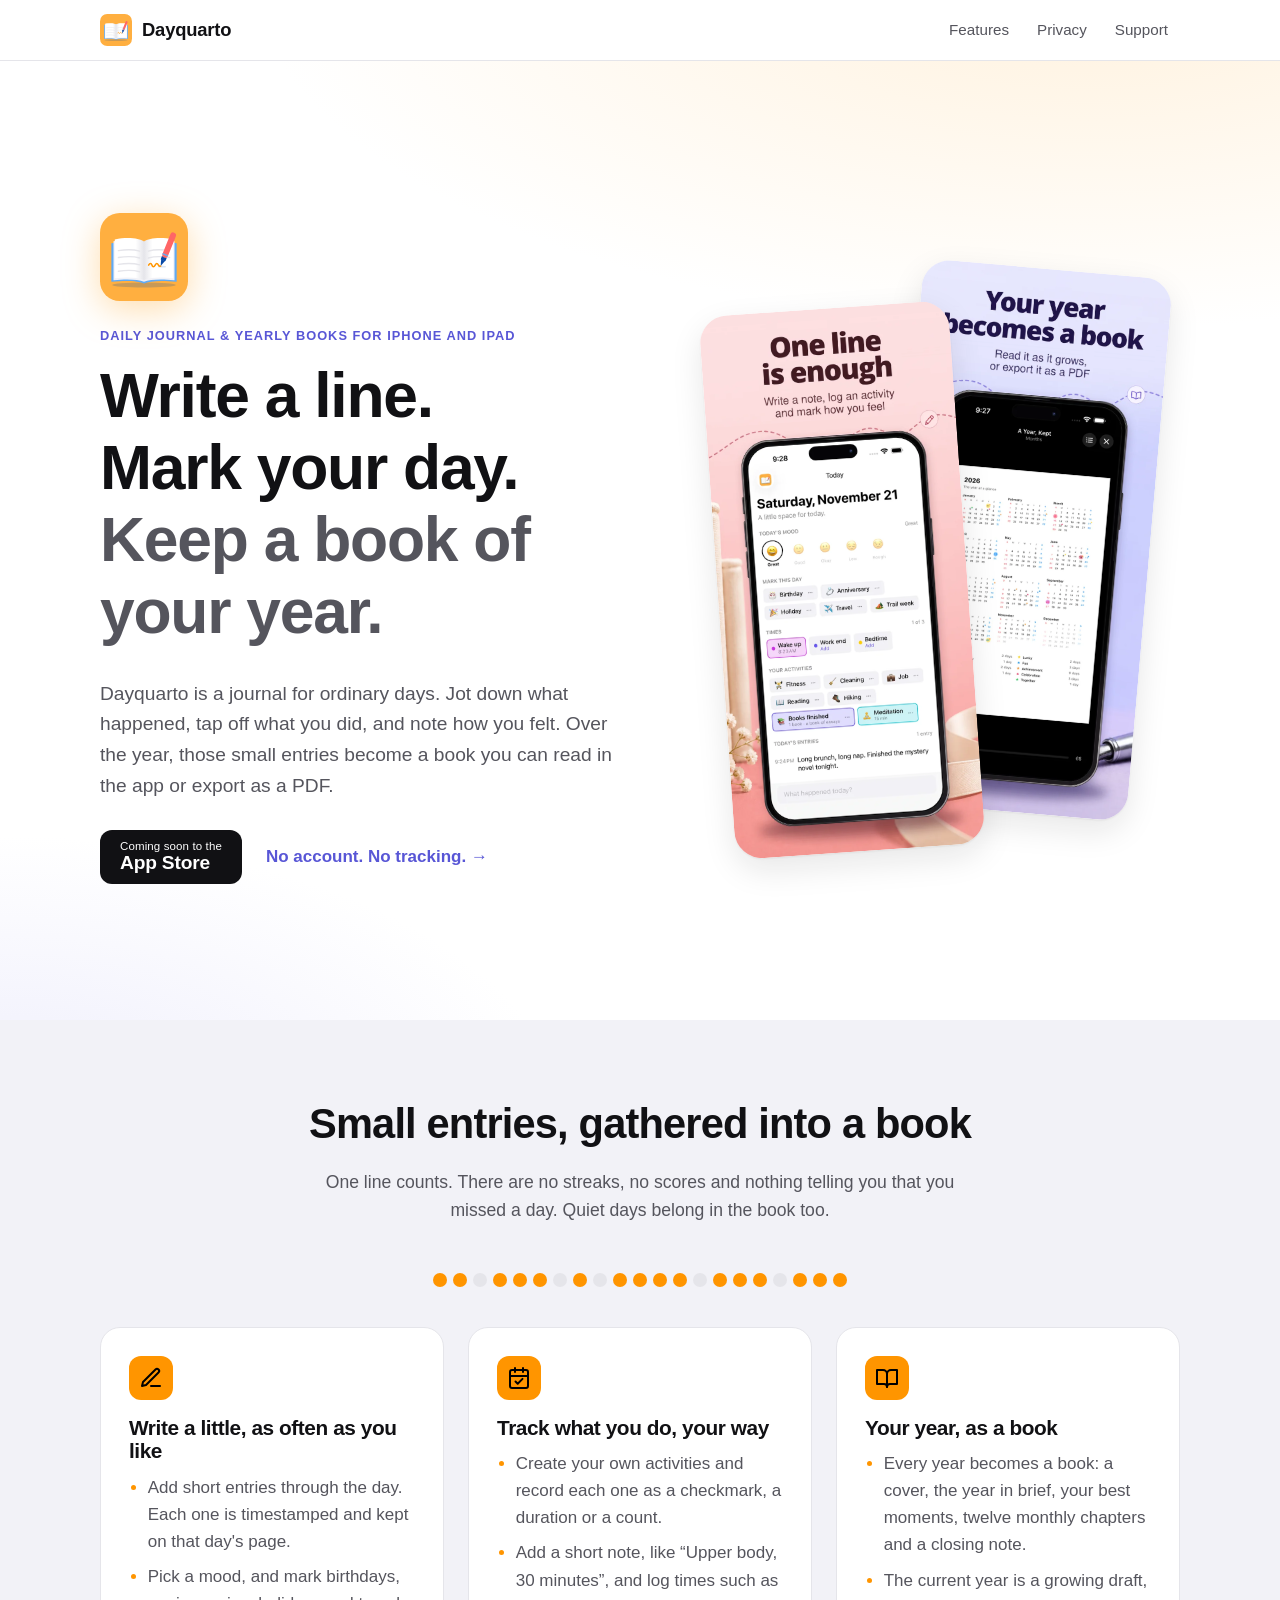
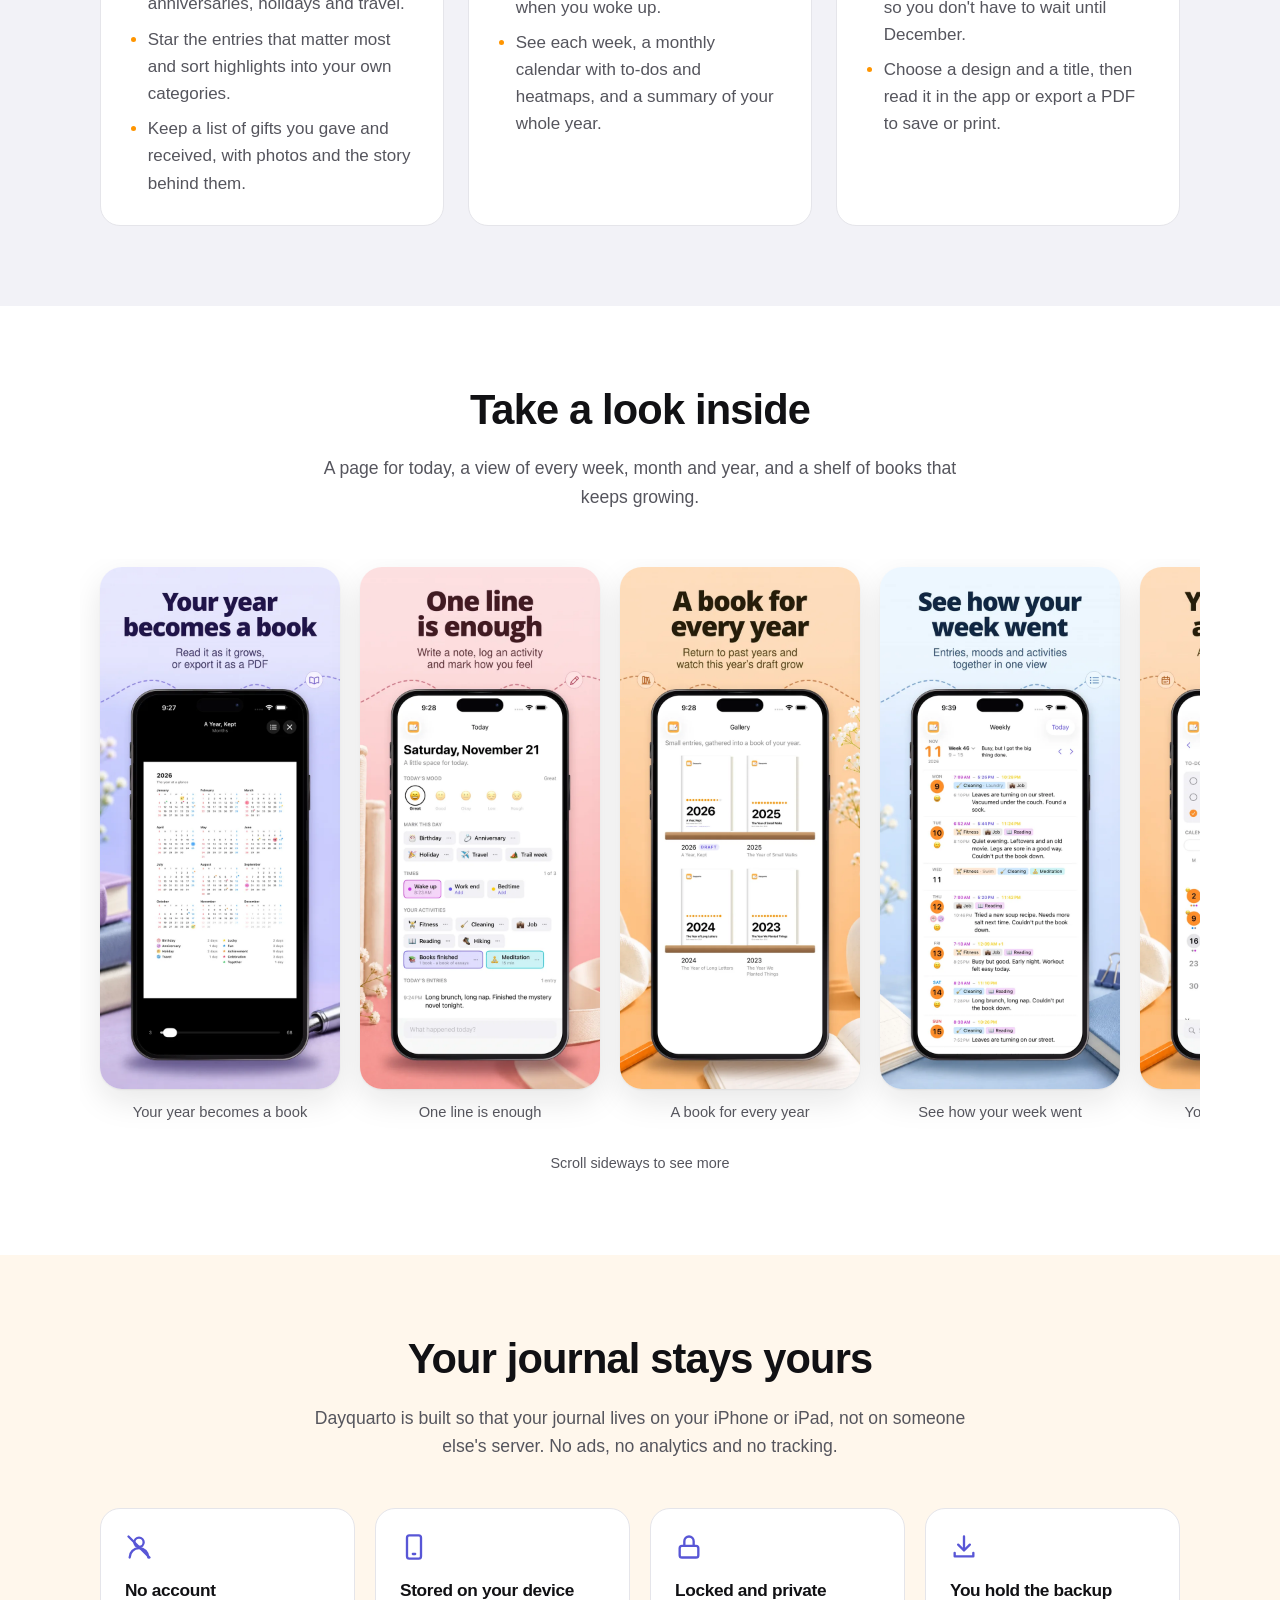
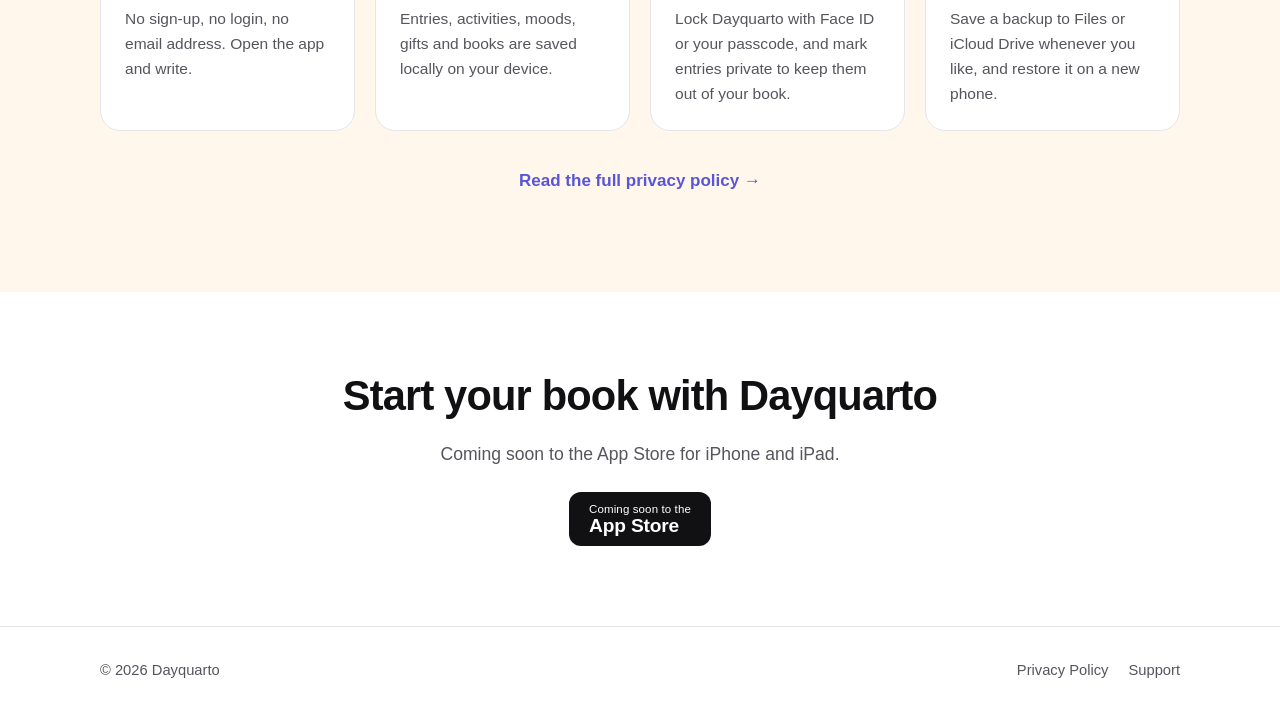
==== index.html @ 1f46cf65 "first commit" ====
<!doctype html>
<html lang="en">
<head>
  <meta charset="utf-8">
  <meta name="viewport" content="width=device-width, initial-scale=1, viewport-fit=cover">
  <title>Dayquarto — Daily Journal &amp; Yearly Books for iPhone and iPad</title>
  <meta name="description" content="Write a line, log what you did, and watch your year become a book. Read it as it grows, or export it as a PDF. No account. Your journal stays on your device.">
  <meta name="theme-color" content="#ff9500">
  <!-- After launch, add: <meta name="apple-itunes-app" content="app-id=APP_ID"> -->
  <link rel="canonical" href="https://dayquarto.com/">
  <link rel="icon" href="assets/img/favicon.svg" type="image/svg+xml">
  <link rel="apple-touch-icon" href="assets/img/apple-touch-icon.png">
  <meta property="og:type" content="website">
  <meta property="og:site_name" content="Dayquarto">
  <meta property="og:title" content="Dayquarto — Write a line. Mark your day. Keep a book of your year.">
  <meta property="og:description" content="A daily journal for ordinary days. Small entries, activities and moods grow into a book of your year that you can read in the app or export as a PDF.">
  <meta property="og:url" content="https://dayquarto.com/">
  <meta property="og:image" content="https://dayquarto.com/assets/img/icon-512.png">
  <link rel="stylesheet" href="assets/css/style.css?v=1">
</head>
<body>
  <a class="skip-link" href="#main">Skip to content</a>

  <header class="site-header">
    <div class="wrap">
      <a class="brand" href="./" aria-label="Dayquarto home">
        <img src="assets/img/favicon.svg" alt="" width="32" height="32">
        Dayquarto
      </a>
      <nav class="site-nav" aria-label="Main">
        <a href="#features">Features</a>
        <a href="privacy/">Privacy</a>
        <a href="support/">Support</a>
      </nav>
    </div>
  </header>

  <main id="main">
    <section class="hero" aria-labelledby="hero-title">
      <div class="wrap">
        <div>
          <img class="app-icon" src="assets/img/favicon.svg" alt="Dayquarto app icon" width="88" height="88">
          <span class="eyebrow">Daily journal &amp; yearly books for iPhone and iPad</span>
          <h1 id="hero-title">
            <span>Write a line.</span>
            <span>Mark your day.</span>
            <span class="muted">Keep a book of your year.</span>
          </h1>
          <p class="lede">Dayquarto is a journal for ordinary days. Jot down what happened, tap off what you did, and note how you felt. Over the year, those small entries become a book you can read in the app or export as a PDF.</p>
          <div class="hero-actions">
            <!-- After launch, replace this with:
            <a class="store-badge" href="https://apps.apple.com/app/idAPP_ID" rel="noopener">
              <img src="assets/img/app-store-badge.svg" alt="Download on the App Store" width="162" height="54">
            </a> -->
            <span class="store-soon"><small>Coming soon to the</small><strong>App Store</strong></span>
            <a class="btn-link" href="#privacy">No account. No tracking. &rarr;</a>
          </div>
        </div>
        <div class="hero-art" aria-hidden="true">
          <img class="back" src="assets/img/01-yearly-book.webp" alt="" width="720" height="1566" fetchpriority="high">
          <img class="front" src="assets/img/02-daily-journal.webp" alt="" width="720" height="1566" fetchpriority="high">
        </div>
      </div>
    </section>

    <section id="features" class="soft" aria-labelledby="features-title">
      <div class="wrap">
        <div class="section-head">
          <h2 id="features-title">Small entries, gathered into a book</h2>
          <p>One line counts. There are no streaks, no scores and nothing telling you that you missed a day. Quiet days belong in the book too.</p>
        </div>
        <div class="dots" aria-hidden="true">
          <span class="on"></span><span class="on"></span><span></span><span class="on"></span><span class="on"></span><span class="on"></span><span></span>
          <span class="on"></span><span></span><span class="on"></span><span class="on"></span><span class="on"></span><span class="on"></span><span></span>
          <span class="on"></span><span class="on"></span><span class="on"></span><span></span><span class="on"></span><span class="on"></span><span class="on"></span>
        </div>
        <div class="pillars">
          <article class="pillar">
            <div class="icon"><svg viewBox="0 0 24 24" fill="none" stroke="currentColor" stroke-width="2" stroke-linecap="round" stroke-linejoin="round" aria-hidden="true"><path d="M12 20h9"/><path d="M16.5 3.5a2.1 2.1 0 0 1 3 3L7 19l-4 1 1-4z"/></svg></div>
            <h3>Write a little, as often as you like</h3>
            <ul>
              <li>Add short entries through the day. Each one is timestamped and kept on that day's page.</li>
              <li>Pick a mood, and mark birthdays, anniversaries, holidays and travel.</li>
              <li>Star the entries that matter most and sort highlights into your own categories.</li>
              <li>Keep a list of gifts you gave and received, with photos and the story behind them.</li>
            </ul>
          </article>
          <article class="pillar">
            <div class="icon"><svg viewBox="0 0 24 24" fill="none" stroke="currentColor" stroke-width="2" stroke-linecap="round" stroke-linejoin="round" aria-hidden="true"><rect x="3" y="4" width="18" height="18" rx="2"/><path d="M16 2v4M8 2v4M3 10h18"/><path d="M8.5 15.5l2.2 2.2 4.8-4.8"/></svg></div>
            <h3>Track what you do, your way</h3>
            <ul>
              <li>Create your own activities and record each one as a checkmark, a duration or a count.</li>
              <li>Add a short note, like &ldquo;Upper body, 30 minutes&rdquo;, and log times such as when you woke up.</li>
              <li>See each week, a monthly calendar with to-dos and heatmaps, and a summary of your whole year.</li>
            </ul>
          </article>
          <article class="pillar">
            <div class="icon"><svg viewBox="0 0 24 24" fill="none" stroke="currentColor" stroke-width="2" stroke-linecap="round" stroke-linejoin="round" aria-hidden="true"><path d="M2 4h6a4 4 0 0 1 4 4v13a3 3 0 0 0-3-3H2z"/><path d="M22 4h-6a4 4 0 0 0-4 4v13a3 3 0 0 1 3-3h7z"/></svg></div>
            <h3>Your year, as a book</h3>
            <ul>
              <li>Every year becomes a book: a cover, the year in brief, your best moments, twelve monthly chapters and a closing note.</li>
              <li>The current year is a growing draft, so you don't have to wait until December.</li>
              <li>Choose a design and a title, then read it in the app or export a PDF to save or print.</li>
            </ul>
          </article>
        </div>
      </div>
    </section>

    <section aria-labelledby="tour-title">
      <div class="wrap">
        <div class="section-head">
          <h2 id="tour-title">Take a look inside</h2>
          <p>A page for today, a view of every week, month and year, and a shelf of books that keeps growing.</p>
        </div>
        <div class="gallery" tabindex="0" aria-label="App screenshots">
          <figure>
            <img src="assets/img/01-yearly-book.webp" width="720" height="1566" loading="lazy" alt="Book reader showing the year at a glance: twelve small month calendars with marked days, and a legend of day marks and highlights.">
            <figcaption>Your year becomes a book</figcaption>
          </figure>
          <figure>
            <img src="assets/img/02-daily-journal.webp" width="720" height="1566" loading="lazy" alt="Today page with the day's mood, day marks, logged times, activity chips and a short timestamped entry.">
            <figcaption>One line is enough</figcaption>
          </figure>
          <figure>
            <img src="assets/img/03-book-gallery.webp" width="720" height="1566" loading="lazy" alt="Gallery shelf with a book for each year: 2026 marked as a draft, then 2025, 2024 and 2023.">
            <figcaption>A book for every year</figcaption>
          </figure>
          <figure>
            <img src="assets/img/04-weekly-view.webp" width="720" height="1566" loading="lazy" alt="Weekly page listing each day with its times, activities, mood and entries.">
            <figcaption>See how your week went</figcaption>
          </figure>
          <figure>
            <img src="assets/img/05-monthly-calendar.webp" width="720" height="1566" loading="lazy" alt="Monthly page with a to-do list and a calendar where days with entries are filled orange.">
            <figcaption>Your month at a glance</figcaption>
          </figure>
          <figure>
            <img src="assets/img/06-yearly-summary.webp" width="720" height="1566" loading="lazy" alt="Yearly page with a heatmap of the year, activity rows with twelve month squares, and average times per month.">
            <figcaption>See what you did this year</figcaption>
          </figure>
          <figure>
            <img src="assets/img/07-gift-journal.webp" width="720" height="1566" loading="lazy" alt="Gifts list grouped by month, each with a photo, who it was from or for, the occasion and a short story.">
            <figcaption>Remember every gift</figcaption>
          </figure>
          <figure>
            <img src="assets/img/08-privacy.webp" width="720" height="1566" loading="lazy" alt="Settings with the daily reminder, Lock with Face ID, and options to save and restore a backup.">
            <figcaption>Your journal stays private</figcaption>
          </figure>
        </div>
        <p class="gallery-hint">Scroll sideways to see more</p>
      </div>
    </section>

    <section id="privacy" class="warm" aria-labelledby="privacy-title">
      <div class="wrap">
        <div class="section-head">
          <h2 id="privacy-title">Your journal stays yours</h2>
          <p>Dayquarto is built so that your journal lives on your iPhone or iPad, not on someone else's server. No ads, no analytics and no tracking.</p>
        </div>
        <div class="privacy-grid">
          <div class="privacy-card">
            <svg viewBox="0 0 24 24" fill="none" stroke="currentColor" stroke-width="2" stroke-linecap="round" stroke-linejoin="round" aria-hidden="true"><circle cx="12" cy="8" r="4"/><path d="M4 21a8 8 0 0 1 16 0"/><path d="M3 3l18 18"/></svg>
            <h3>No account</h3>
            <p>No sign-up, no login, no email address. Open the app and write.</p>
          </div>
          <div class="privacy-card">
            <svg viewBox="0 0 24 24" fill="none" stroke="currentColor" stroke-width="2" stroke-linecap="round" stroke-linejoin="round" aria-hidden="true"><rect x="6" y="2" width="12" height="20" rx="2"/><path d="M11 18h2"/></svg>
            <h3>Stored on your device</h3>
            <p>Entries, activities, moods, gifts and books are saved locally on your device.</p>
          </div>
          <div class="privacy-card">
            <svg viewBox="0 0 24 24" fill="none" stroke="currentColor" stroke-width="2" stroke-linecap="round" stroke-linejoin="round" aria-hidden="true"><rect x="4" y="11" width="16" height="10" rx="2"/><path d="M8 11V7a4 4 0 0 1 8 0v4"/></svg>
            <h3>Locked and private</h3>
            <p>Lock Dayquarto with Face ID or your passcode, and mark entries private to keep them out of your book.</p>
          </div>
          <div class="privacy-card">
            <svg viewBox="0 0 24 24" fill="none" stroke="currentColor" stroke-width="2" stroke-linecap="round" stroke-linejoin="round" aria-hidden="true"><path d="M12 3v12M7 10l5 5 5-5"/><path d="M4 17v3h16v-3"/></svg>
            <h3>You hold the backup</h3>
            <p>Save a backup to Files or iCloud Drive whenever you like, and restore it on a new phone.</p>
          </div>
        </div>
        <p class="center"><a class="btn-link" href="privacy/">Read the full privacy policy &rarr;</a></p>
      </div>
    </section>

    <section class="download" aria-labelledby="download-title">
      <div class="wrap">
        <h2 id="download-title">Start your book with Dayquarto</h2>
        <p>Coming soon to the App Store for iPhone and iPad.</p>
        <span class="store-soon"><small>Coming soon to the</small><strong>App Store</strong></span>
      </div>
    </section>
  </main>

  <footer class="site-footer">
    <div class="wrap">
      <span>&copy; 2026 Dayquarto</span>
      <nav aria-label="Footer">
        <a href="privacy/">Privacy Policy</a>
        <a href="support/">Support</a>
      </nav>
    </div>
  </footer>
</body>
</html>
---- assets/css/style.css ----
/* Dayquarto — shared styles
   Colors follow the app's design tokens (Dayfolio/Design/tokens.json):
   orange is a fill only, never text on white; indigo carries colored text and links. */

:root {
  --bg: #ffffff;
  --bg-soft: #f2f2f7;          /* system-gray6 */
  --bg-warm: #fff7ec;
  --surface: #ffffff;
  --text: #111114;
  --text-muted: #55555d;
  --border: #e5e5ea;           /* system-gray5 */
  --accent: #5856d6;           /* system-indigo: links and colored text */
  --accent-strong: #4240b8;
  --accent-soft: #eeeefc;
  --brand: #ff9500;            /* system-orange: fills and glyphs only */
  --brand-soft: #fff1dc;
  --on-brand: #000000;
  --shadow: 0 1px 2px rgba(17, 17, 20, 0.06), 0 12px 32px rgba(17, 17, 20, 0.10);
  --radius: 20px;
  --max: 1120px;
  --font-sans: -apple-system, BlinkMacSystemFont, "SF Pro Text", "Segoe UI", Roboto, "Helvetica Neue", Arial, sans-serif;
  --font-display: -apple-system, BlinkMacSystemFont, "SF Pro Display", "Segoe UI", Roboto, "Helvetica Neue", Arial, sans-serif;
  --font-rounded: ui-rounded, "SF Pro Rounded", -apple-system, BlinkMacSystemFont, system-ui, sans-serif;
  color-scheme: light;
}

@media (prefers-color-scheme: dark) {
  :root {
    --bg: #0b0b0d;
    --bg-soft: #1c1c1e;
    --bg-warm: #1c1710;
    --surface: #1c1c1e;
    --text: #f5f5f7;
    --text-muted: #a4a4ab;
    --border: #2c2c2e;
    --accent: #9492ff;
    --accent-strong: #b3b1ff;
    --accent-soft: #212045;
    --brand: #ff9f0a;
    --brand-soft: #3a2810;
    --on-brand: #000000;
    --shadow: 0 1px 2px rgba(0, 0, 0, 0.3), 0 12px 32px rgba(0, 0, 0, 0.4);
    color-scheme: dark;
  }
}

*, *::before, *::after { box-sizing: border-box; }

html { -webkit-text-size-adjust: 100%; scroll-behavior: smooth; }

body {
  margin: 0;
  background: var(--bg);
  color: var(--text);
  font: 17px/1.6 var(--font-sans);
  -webkit-font-smoothing: antialiased;
}

img { max-width: 100%; height: auto; display: block; }

a { color: var(--accent); text-decoration-thickness: 1px; text-underline-offset: 2px; }
a:hover { color: var(--accent-strong); }

h1, h2, h3 {
  font-family: var(--font-display);
  line-height: 1.15;
  letter-spacing: -0.02em;
  margin: 0 0 0.5em;
}

.wrap { max-width: var(--max); margin: 0 auto; padding-inline: 20px; }

.skip-link {
  position: absolute; left: -9999px; top: 8px;
  background: var(--accent); color: #fff; padding: 8px 14px; border-radius: 8px; z-index: 100;
}
.skip-link:focus { left: 8px; }

/* Header */
.site-header {
  position: sticky; top: 0; z-index: 50;
  background: color-mix(in srgb, var(--bg) 85%, transparent);
  backdrop-filter: saturate(180%) blur(14px);
  -webkit-backdrop-filter: saturate(180%) blur(14px);
  border-bottom: 1px solid var(--border);
}
.site-header .wrap {
  display: flex; align-items: center; justify-content: space-between; gap: 16px;
  min-height: 60px;
}
.brand {
  display: inline-flex; align-items: center; gap: 10px;
  color: var(--text); text-decoration: none; font-weight: 700; font-size: 1.15rem; letter-spacing: -0.01em;
}
.brand:hover { color: var(--text); }
.site-nav { display: flex; gap: 4px; flex-wrap: wrap; }
.site-nav a {
  color: var(--text-muted); text-decoration: none; font-size: 0.95rem; font-weight: 500;
  padding: 6px 12px; border-radius: 999px;
}
.site-nav a:hover, .site-nav a[aria-current="page"] { color: var(--text); background: var(--bg-soft); }

/* Buttons / badges */
.store-badge { display: inline-block; line-height: 0; }
.store-badge img { height: 54px; width: auto; }
.store-soon {
  display: inline-flex; flex-direction: column; justify-content: center;
  height: 54px; padding: 0 20px; border-radius: 12px;
  background: var(--text); color: var(--bg);
  line-height: 1.1; text-align: left;
}
.store-soon small { font-size: 0.72rem; font-weight: 500; letter-spacing: 0.01em; }
.store-soon strong { font-size: 1.2rem; font-weight: 600; letter-spacing: -0.01em; }
.btn-link {
  display: inline-flex; align-items: center; gap: 6px;
  font-weight: 600; text-decoration: none;
}

/* Hero */
.hero {
  background:
    radial-gradient(1200px 520px at 85% -10%, var(--brand-soft), transparent 70%),
    radial-gradient(800px 400px at 0% 110%, var(--accent-soft), transparent 70%);
  overflow: hidden;
}
.hero .wrap {
  display: grid; grid-template-columns: 1.05fr 1fr; gap: 48px; align-items: center;
  padding-block: 72px 56px;
}
.app-icon {
  width: 88px; height: 88px; margin-bottom: 20px;
  filter: drop-shadow(0 8px 18px rgba(255, 149, 0, 0.32));
}
.eyebrow {
  display: inline-block; font-size: 0.8rem; font-weight: 700; letter-spacing: 0.08em; text-transform: uppercase;
  color: var(--accent); margin-bottom: 14px;
}
.hero h1 { font-size: clamp(2.3rem, 5.2vw, 3.9rem); font-weight: 800; }
.hero h1 span { display: block; }
.hero h1 .muted { color: var(--text-muted); }
.hero .lede { font-size: 1.2rem; color: var(--text-muted); max-width: 34em; margin: 0 0 28px; }
.hero-actions { display: flex; flex-wrap: wrap; gap: 16px 24px; align-items: center; }
.hero-art { position: relative; height: 560px; }
.hero-art img {
  position: absolute; width: 250px; border-radius: 28px; box-shadow: var(--shadow);
}
.hero-art .back { right: 6%; top: 0; transform: rotate(5deg); }
.hero-art .front { left: 8%; top: 40px; transform: rotate(-4deg); }

/* Sections */
section { padding-block: 80px; }
.section-head { max-width: 680px; margin: 0 auto 48px; text-align: center; }
.section-head h2 { font-size: clamp(1.8rem, 3.6vw, 2.6rem); font-weight: 800; }
.section-head p { color: var(--text-muted); font-size: 1.1rem; margin: 0; }
.soft { background: var(--bg-soft); }
.warm { background: var(--bg-warm); }

/* Pillars */
.pillars { display: grid; grid-template-columns: repeat(3, 1fr); gap: 24px; }
.pillar {
  background: var(--surface); border: 1px solid var(--border); border-radius: var(--radius);
  padding: 28px;
}
.pillar .icon {
  width: 44px; height: 44px; border-radius: 12px; display: grid; place-items: center;
  background: var(--brand); color: var(--on-brand); margin-bottom: 16px;
}
.pillar .icon svg { width: 24px; height: 24px; }
.pillar h3 { font-size: 1.3rem; }
.pillar ul { margin: 0; padding-left: 1.1em; color: var(--text-muted); }
.pillar li + li { margin-top: 8px; }
.pillar li::marker { color: var(--brand); }

/* Year of dots: the app's "every day is one dot" motif */
.dots {
  display: flex; justify-content: center; gap: 6px; margin: 0 auto 40px; flex-wrap: wrap; max-width: 560px;
}
.dots span {
  width: 14px; height: 14px; border-radius: 50%; background: var(--border);
}
.dots span.on { background: var(--brand); }

/* Gallery */
.gallery {
  display: grid; grid-auto-flow: column; grid-auto-columns: 240px; gap: 20px;
  overflow-x: auto; scroll-snap-type: x mandatory;
  padding: 8px 20px 24px; margin-inline: -20px;
  scrollbar-width: thin;
}
.gallery figure { margin: 0; scroll-snap-align: center; }
.gallery img { border-radius: 22px; box-shadow: var(--shadow); }
.gallery figcaption { font-size: 0.92rem; color: var(--text-muted); margin-top: 12px; text-align: center; }
.gallery-hint { text-align: center; color: var(--text-muted); font-size: 0.9rem; margin: 4px 0 0; }

/* Privacy highlights */
.privacy-grid { display: grid; grid-template-columns: repeat(4, 1fr); gap: 20px; }
.privacy-card {
  background: var(--surface); border: 1px solid var(--border); border-radius: var(--radius); padding: 24px;
}
.privacy-card svg { width: 28px; height: 28px; color: var(--accent); margin-bottom: 12px; }
.privacy-card h3 { font-size: 1.08rem; margin-bottom: 6px; }
.privacy-card p { margin: 0; color: var(--text-muted); font-size: 0.97rem; }
.center { text-align: center; margin-top: 36px; }

/* Download call to action */
.download { text-align: center; }
.download h2 { font-size: clamp(1.8rem, 3.6vw, 2.6rem); font-weight: 800; }
.download p { color: var(--text-muted); font-size: 1.1rem; margin: 0 0 24px; }

/* Long-form pages */
.page-head { padding-block: 64px 32px; background: var(--bg-soft); border-bottom: 1px solid var(--border); }
.page-head h1 { font-size: clamp(2rem, 4.5vw, 3rem); font-weight: 800; margin-bottom: 8px; }
.page-head p { color: var(--text-muted); margin: 0; }
.prose { max-width: 760px; margin: 0 auto; padding-block: 48px 80px; }
.prose h2 { font-size: 1.5rem; margin-top: 2.2em; }
.prose h3 { font-size: 1.15rem; margin-top: 1.6em; }
.prose p, .prose li { color: var(--text); }
.prose ul { padding-left: 1.2em; }
.prose li + li { margin-top: 6px; }
.summary-box {
  background: var(--brand-soft); border-radius: var(--radius); padding: 24px 28px; margin-bottom: 8px;
}
.summary-box h2 { margin-top: 0; font-size: 1.2rem; }
.summary-box ul { margin: 0; }
.table-scroll { overflow-x: auto; margin: 16px 0; }
.prose table { width: 100%; border-collapse: collapse; font-size: 0.96rem; min-width: 520px; }
.prose th, .prose td { text-align: left; vertical-align: top; padding: 10px 12px; border-bottom: 1px solid var(--border); }
.prose th { color: var(--text-muted); font-weight: 600; font-size: 0.85rem; text-transform: uppercase; letter-spacing: 0.04em; }

.faq details {
  border: 1px solid var(--border); border-radius: 14px; padding: 4px 20px; background: var(--surface);
}
.faq details + details { margin-top: 12px; }
.faq summary {
  cursor: pointer; font-weight: 600; padding: 14px 0 14px 26px;
  list-style: none; position: relative;
}
.faq summary::-webkit-details-marker { display: none; }
.faq summary::before {
  content: ""; position: absolute; left: 4px; top: calc(14px + 0.8em);
  border-style: solid; border-width: 5px 0 5px 7px;
  border-color: transparent transparent transparent var(--brand);
  transform: translateY(-50%); transition: transform 0.15s ease;
}
.faq details[open] summary::before { transform: translateY(-50%) rotate(90deg); }
.faq details p { margin-top: 0; padding-left: 26px; color: var(--text-muted); }
.contact-card {
  border: 1px solid var(--border); border-radius: var(--radius); padding: 24px 28px; background: var(--bg-warm);
}

/* Footer */
.site-footer { border-top: 1px solid var(--border); padding-block: 32px; color: var(--text-muted); font-size: 0.92rem; }
.site-footer .wrap { display: flex; flex-wrap: wrap; gap: 12px 24px; justify-content: space-between; align-items: center; }
.site-footer nav { display: flex; gap: 20px; flex-wrap: wrap; }
.site-footer a { color: var(--text-muted); text-decoration: none; }
.site-footer a:hover { color: var(--text); }

/* Responsive */
@media (max-width: 960px) {
  .privacy-grid { grid-template-columns: repeat(2, 1fr); }
}
@media (max-width: 860px) {
  .hero .wrap { grid-template-columns: 1fr; padding-block: 48px 24px; text-align: center; }
  .hero .lede { margin-inline: auto; }
  .app-icon { margin-inline: auto; width: 76px; height: 76px; }
  .hero-actions { justify-content: center; }
  .hero-art { height: 440px; max-width: 420px; width: 100%; margin: 0 auto; }
  .hero-art img { width: 200px; }
  .pillars { grid-template-columns: 1fr; }
}
@media (max-width: 520px) {
  section { padding-block: 56px; }
  .site-nav { flex-wrap: nowrap; gap: 0; }
  .site-nav a { padding: 6px 8px; font-size: 0.88rem; }
  .brand { font-size: 1.05rem; gap: 8px; }
  .brand img { width: 28px; height: 28px; }
  .hero-art { height: 380px; }
  .hero-art img { width: 170px; }
  .hero-art .front { left: 2%; }
  .hero-art .back { right: 2%; }
  .privacy-grid { grid-template-columns: 1fr; }
  .gallery { grid-auto-columns: 72%; }
  .dots span { width: 10px; height: 10px; }
}

@media (prefers-reduced-motion: reduce) {
  html { scroll-behavior: auto; }
  .faq summary::before { transition: none; }
}
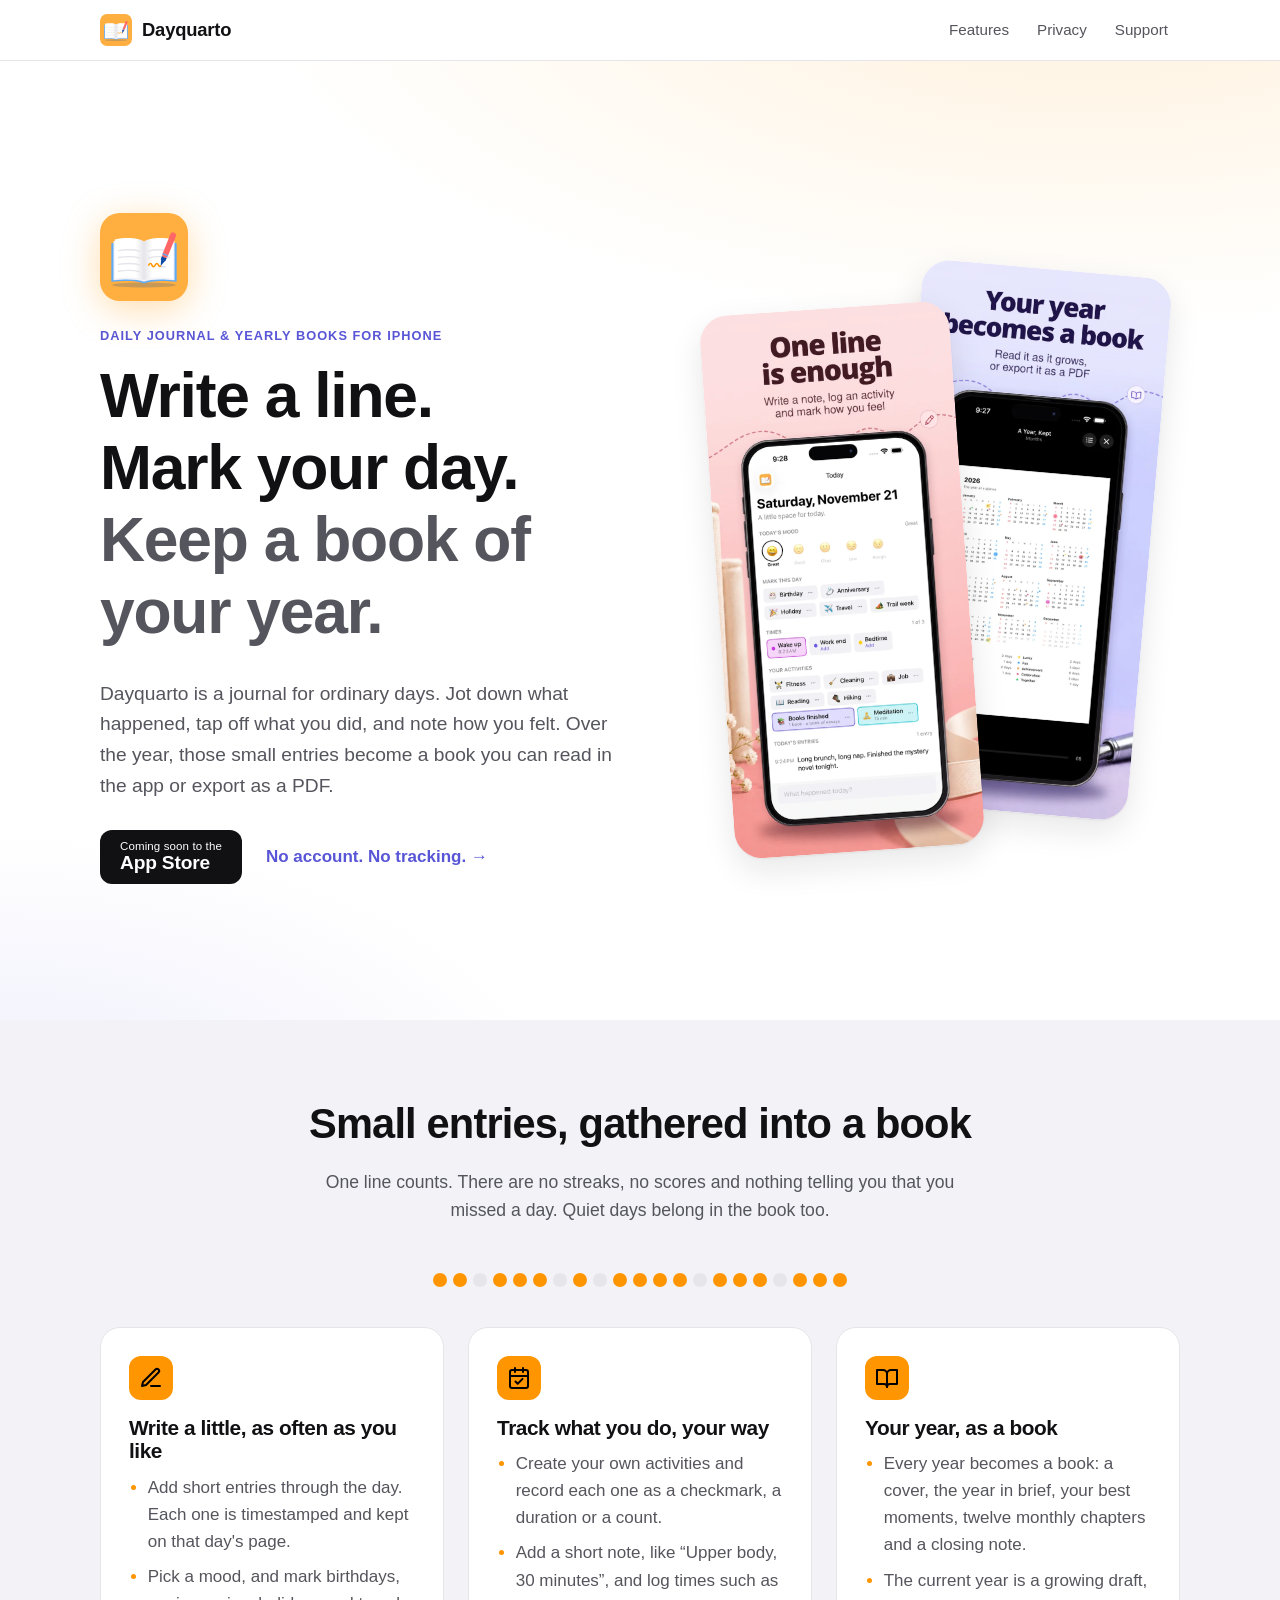
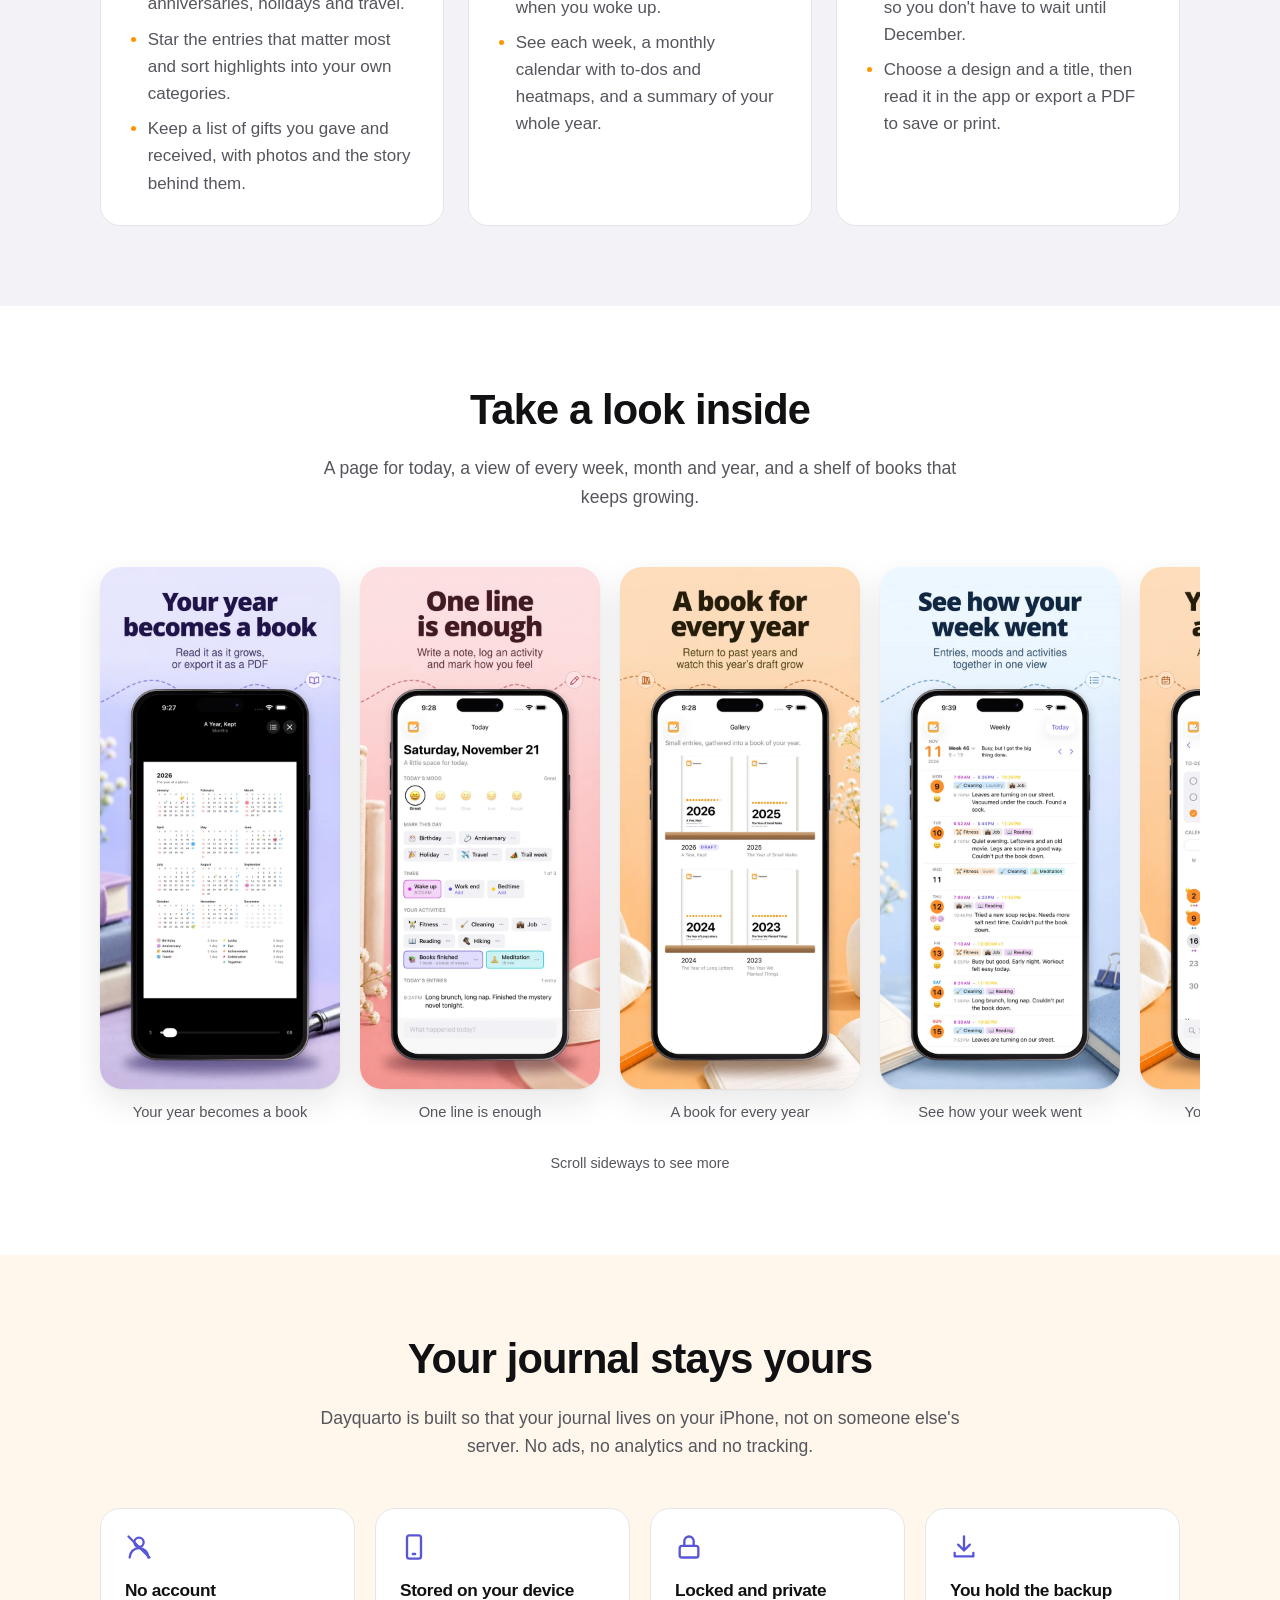
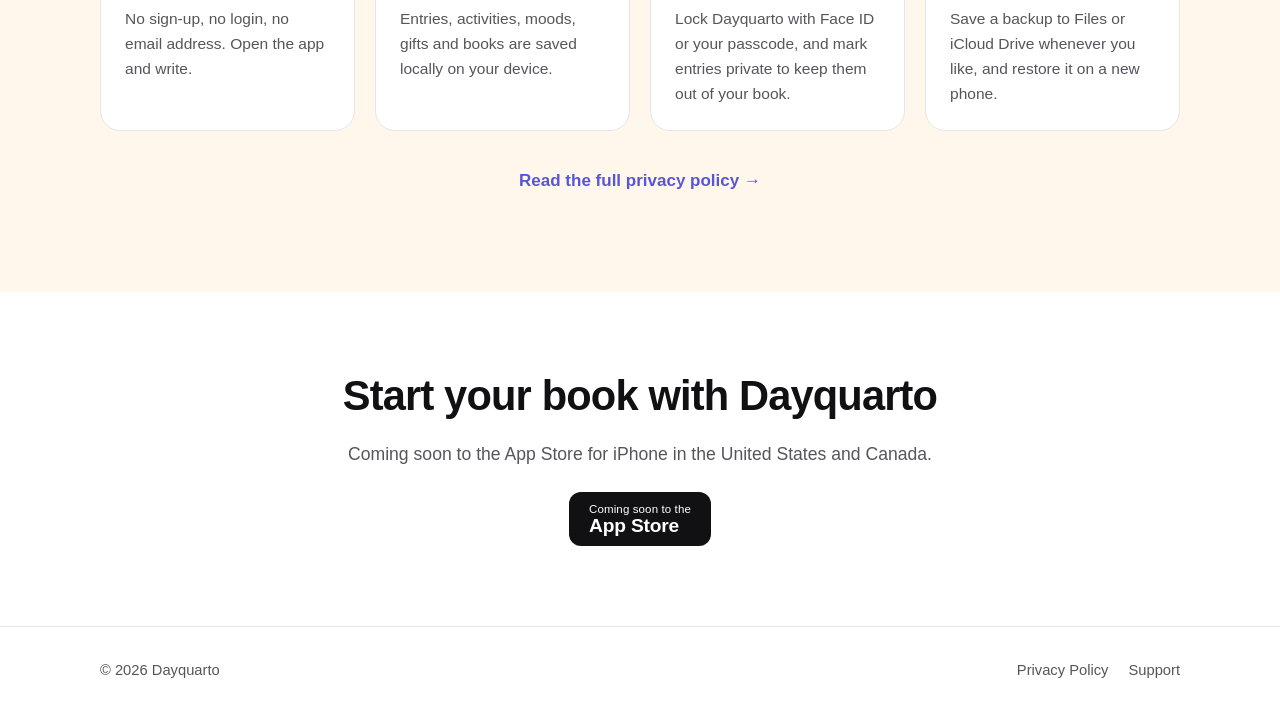
==== commit 81efdbc3: "Say iPhone only and US/Canada availability" ====
--- a/index.html
+++ b/index.html
@@ -3,7 +3,7 @@
 <head>
   <meta charset="utf-8">
   <meta name="viewport" content="width=device-width, initial-scale=1, viewport-fit=cover">
-  <title>Dayquarto — Daily Journal &amp; Yearly Books for iPhone and iPad</title>
+  <title>Dayquarto — Daily Journal &amp; Yearly Books for iPhone</title>
   <meta name="description" content="Write a line, log what you did, and watch your year become a book. Read it as it grows, or export it as a PDF. No account. Your journal stays on your device.">
   <meta name="theme-color" content="#ff9500">
   <!-- After launch, add: <meta name="apple-itunes-app" content="app-id=APP_ID"> -->
@@ -40,7 +40,7 @@
       <div class="wrap">
         <div>
           <img class="app-icon" src="assets/img/favicon.svg" alt="Dayquarto app icon" width="88" height="88">
-          <span class="eyebrow">Daily journal &amp; yearly books for iPhone and iPad</span>
+          <span class="eyebrow">Daily journal &amp; yearly books for iPhone</span>
           <h1 id="hero-title">
             <span>Write a line.</span>
             <span>Mark your day.</span>
@@ -155,7 +155,7 @@
       <div class="wrap">
         <div class="section-head">
           <h2 id="privacy-title">Your journal stays yours</h2>
-          <p>Dayquarto is built so that your journal lives on your iPhone or iPad, not on someone else's server. No ads, no analytics and no tracking.</p>
+          <p>Dayquarto is built so that your journal lives on your iPhone, not on someone else's server. No ads, no analytics and no tracking.</p>
         </div>
         <div class="privacy-grid">
           <div class="privacy-card">
@@ -186,7 +186,7 @@
     <section class="download" aria-labelledby="download-title">
       <div class="wrap">
         <h2 id="download-title">Start your book with Dayquarto</h2>
-        <p>Coming soon to the App Store for iPhone and iPad.</p>
+        <p>Coming soon to the App Store for iPhone in the United States and Canada.</p>
         <span class="store-soon"><small>Coming soon to the</small><strong>App Store</strong></span>
       </div>
     </section>
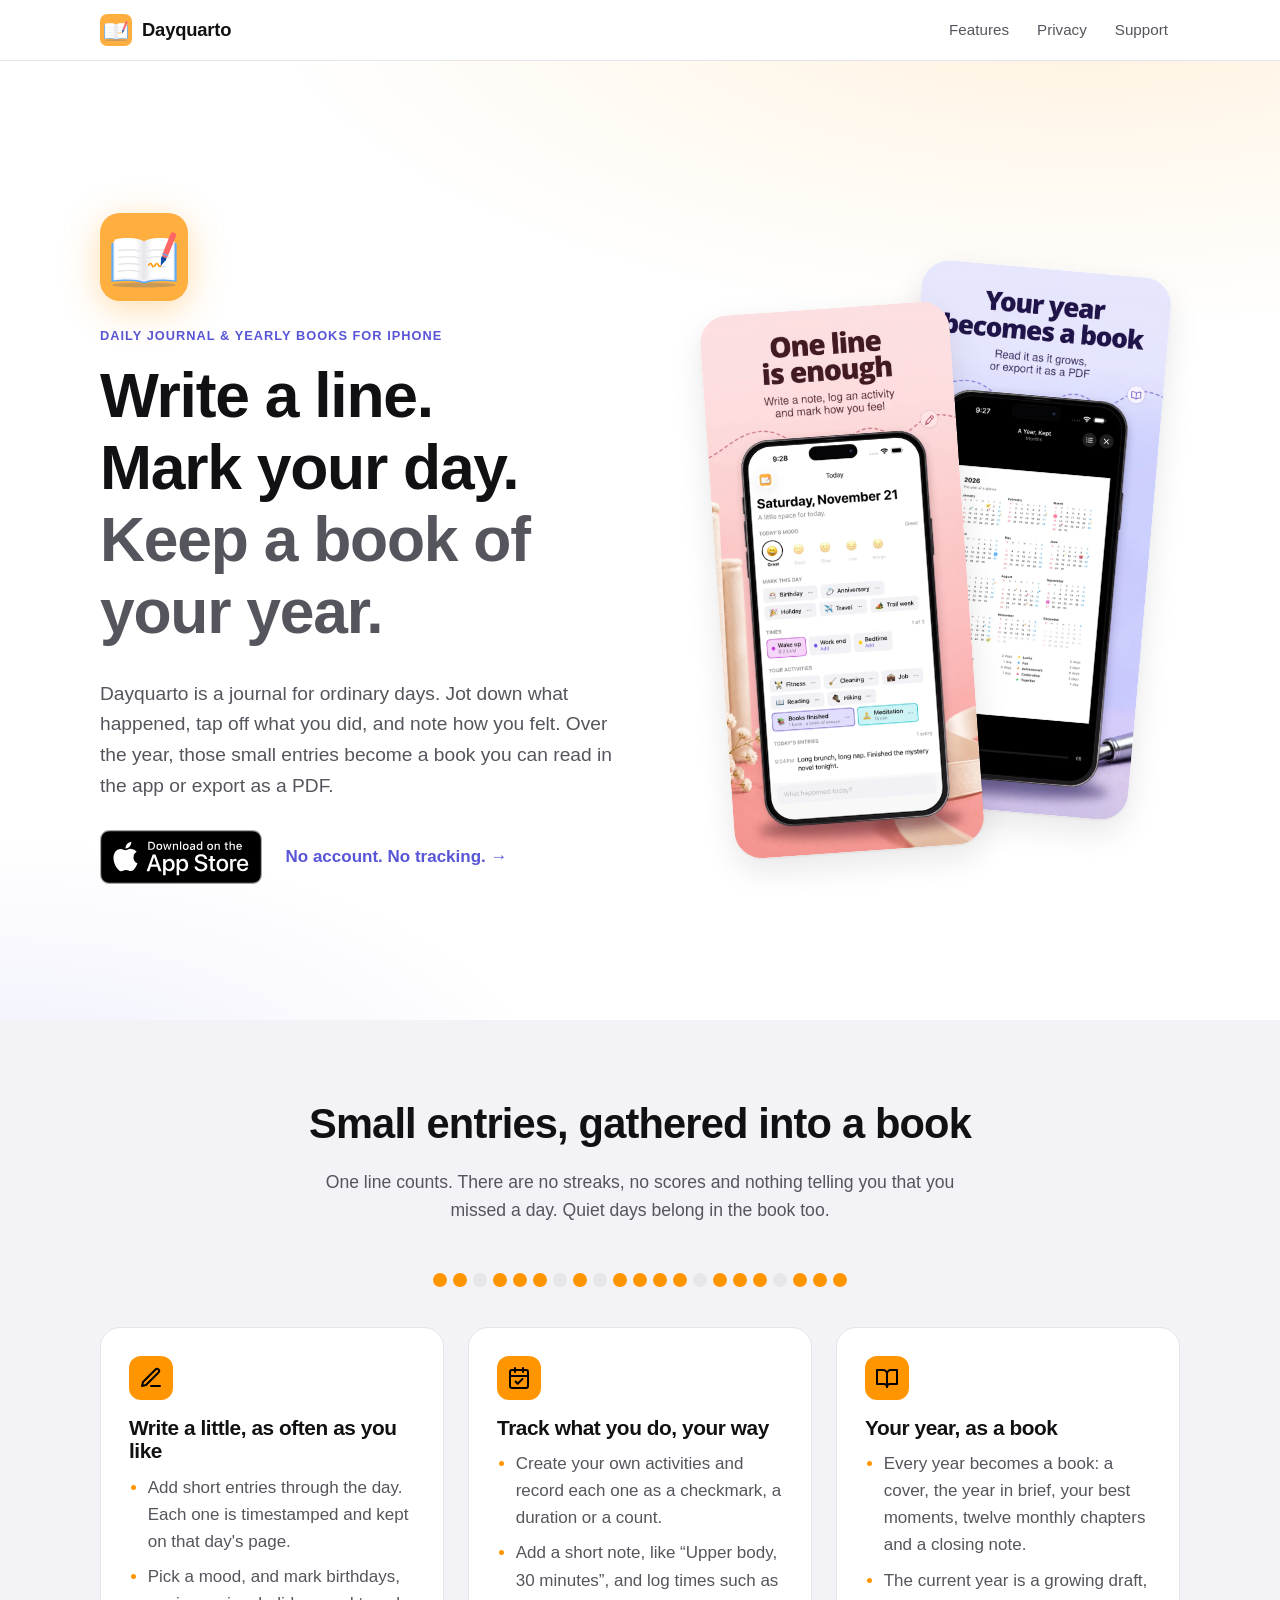
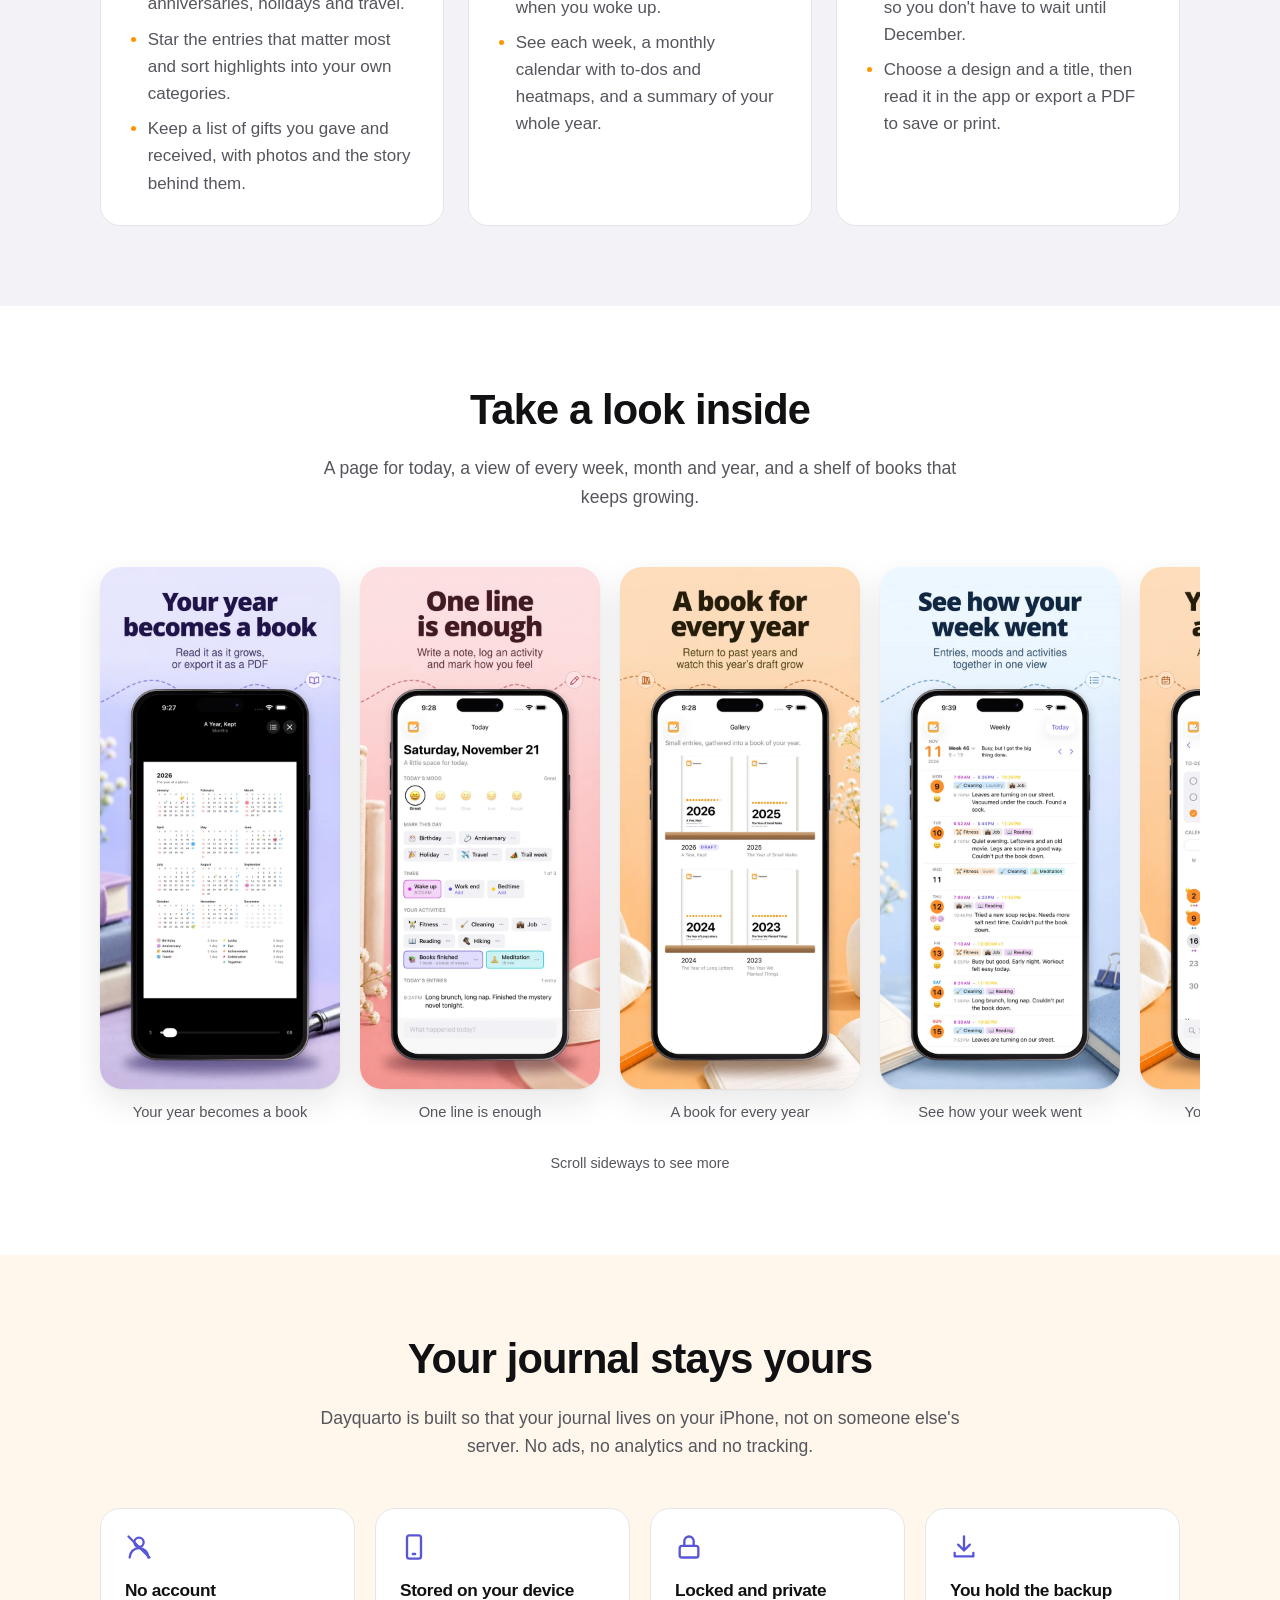
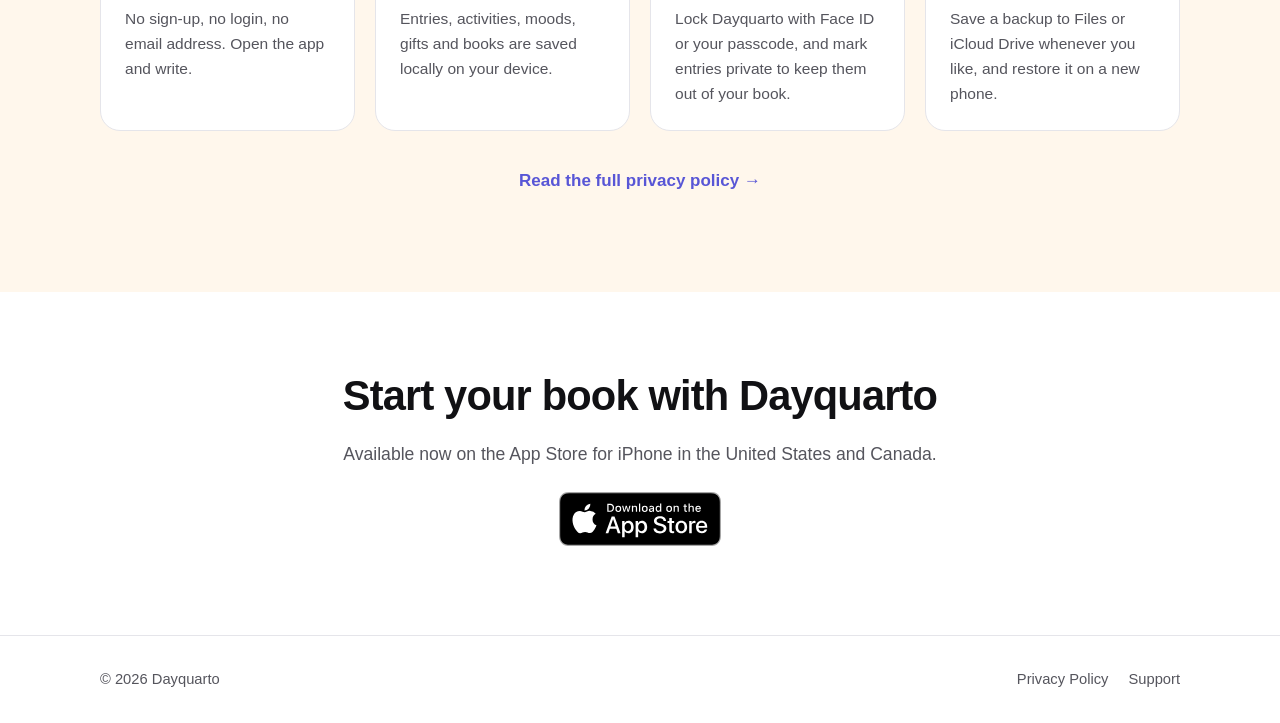
==== commit ca2428bb: "Link to Dayquarto on the App Store" ====
--- a/index.html
+++ b/index.html
@@ -6,7 +6,7 @@
   <title>Dayquarto — Daily Journal &amp; Yearly Books for iPhone</title>
   <meta name="description" content="Write a line, log what you did, and watch your year become a book. Read it as it grows, or export it as a PDF. No account. Your journal stays on your device.">
   <meta name="theme-color" content="#ff9500">
-  <!-- After launch, add: <meta name="apple-itunes-app" content="app-id=APP_ID"> -->
+  <meta name="apple-itunes-app" content="app-id=6837997594">
   <link rel="canonical" href="https://dayquarto.com/">
   <link rel="icon" href="assets/img/favicon.svg" type="image/svg+xml">
   <link rel="apple-touch-icon" href="assets/img/apple-touch-icon.png">
@@ -48,11 +48,9 @@
           </h1>
           <p class="lede">Dayquarto is a journal for ordinary days. Jot down what happened, tap off what you did, and note how you felt. Over the year, those small entries become a book you can read in the app or export as a PDF.</p>
           <div class="hero-actions">
-            <!-- After launch, replace this with:
-            <a class="store-badge" href="https://apps.apple.com/app/idAPP_ID" rel="noopener">
+            <a class="store-badge" href="https://apps.apple.com/app/id6837997594" rel="noopener">
               <img src="assets/img/app-store-badge.svg" alt="Download on the App Store" width="162" height="54">
-            </a> -->
-            <span class="store-soon"><small>Coming soon to the</small><strong>App Store</strong></span>
+            </a>
             <a class="btn-link" href="#privacy">No account. No tracking. &rarr;</a>
           </div>
         </div>
@@ -186,8 +184,10 @@
     <section class="download" aria-labelledby="download-title">
       <div class="wrap">
         <h2 id="download-title">Start your book with Dayquarto</h2>
-        <p>Coming soon to the App Store for iPhone in the United States and Canada.</p>
-        <span class="store-soon"><small>Coming soon to the</small><strong>App Store</strong></span>
+        <p>Available now on the App Store for iPhone in the United States and Canada.</p>
+        <a class="store-badge" href="https://apps.apple.com/app/id6837997594" rel="noopener">
+          <img src="assets/img/app-store-badge.svg" alt="Download on the App Store" width="162" height="54">
+        </a>
       </div>
     </section>
   </main>
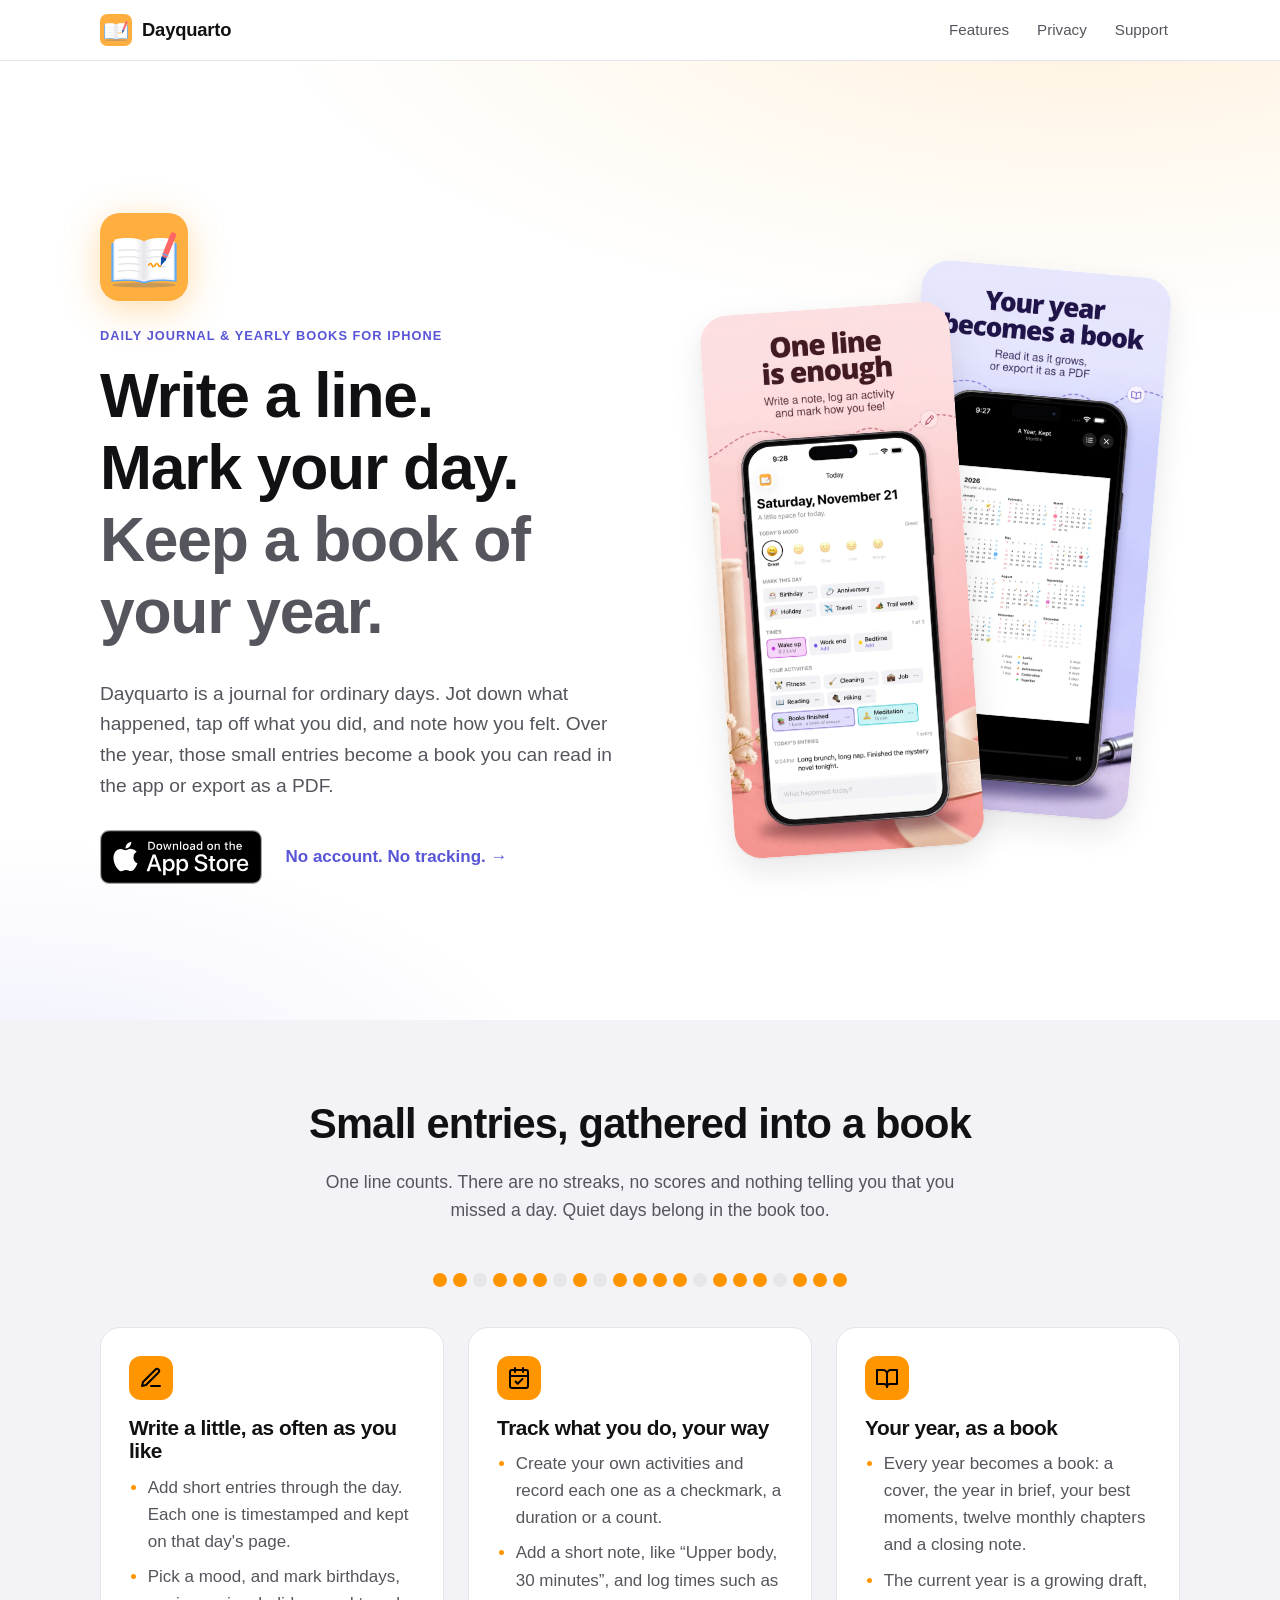
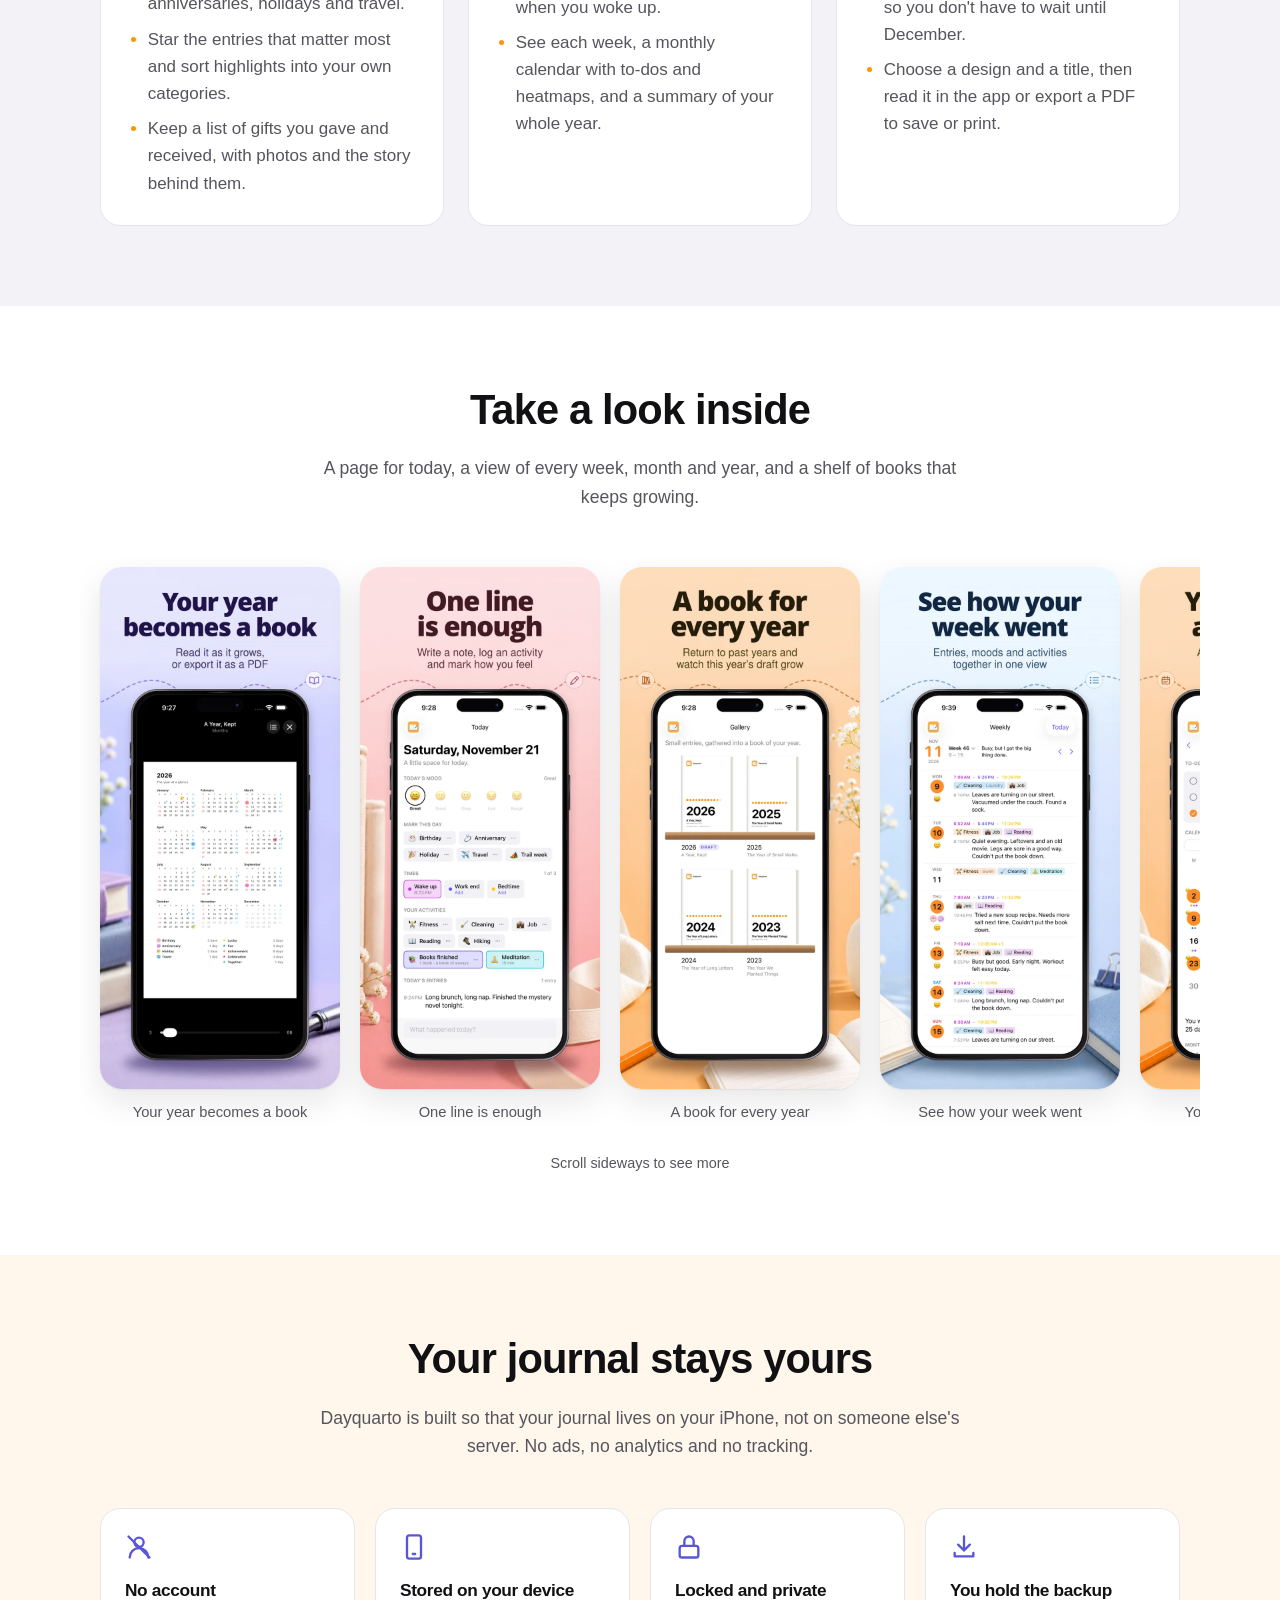
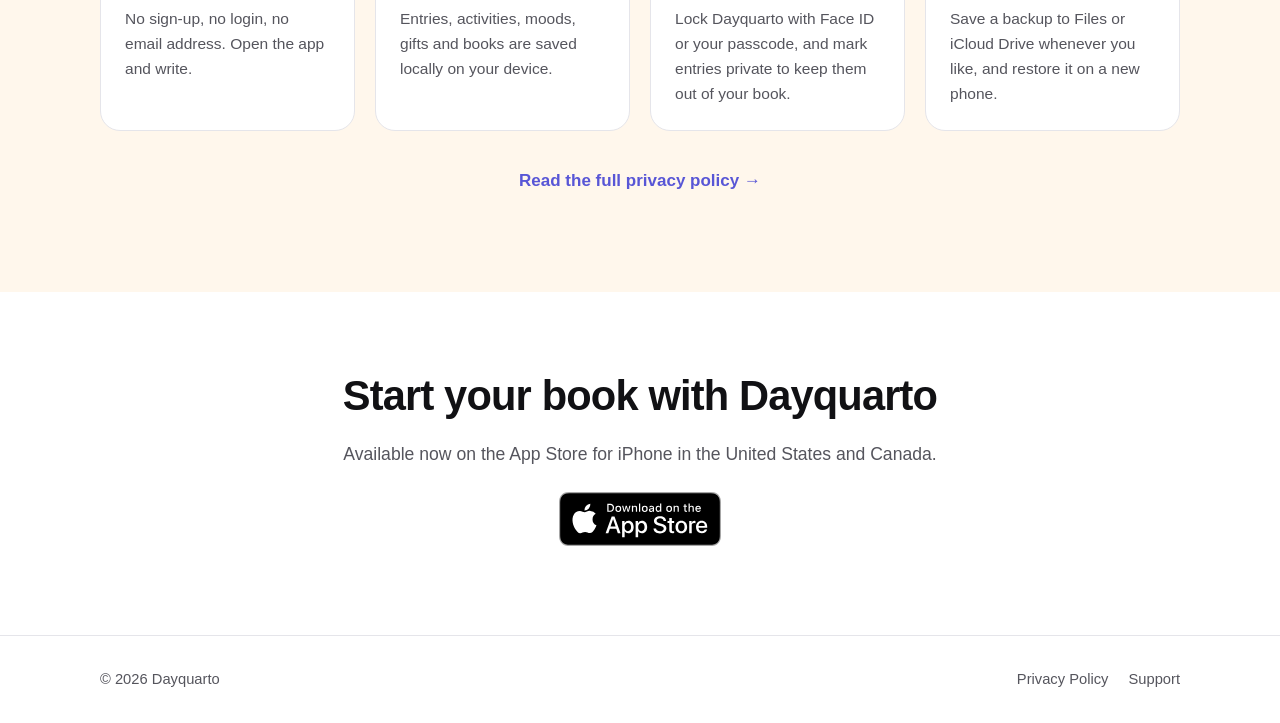
==== commit cbfb85cc: "Update monthly calendar and yearly summary screenshots" ====
--- a/index.html
+++ b/index.html
@@ -133,7 +133,7 @@
             <figcaption>Your month at a glance</figcaption>
           </figure>
           <figure>
-            <img src="assets/img/06-yearly-summary.webp" width="720" height="1566" loading="lazy" alt="Yearly page with a heatmap of the year, activity rows with twelve month squares, and average times per month.">
+            <img src="assets/img/06-yearly-summary.webp" width="720" height="1566" loading="lazy" alt="Yearly page with a goals and wishes list, a heatmap of the year, and activity rows with twelve month squares.">
             <figcaption>See what you did this year</figcaption>
           </figure>
           <figure>
